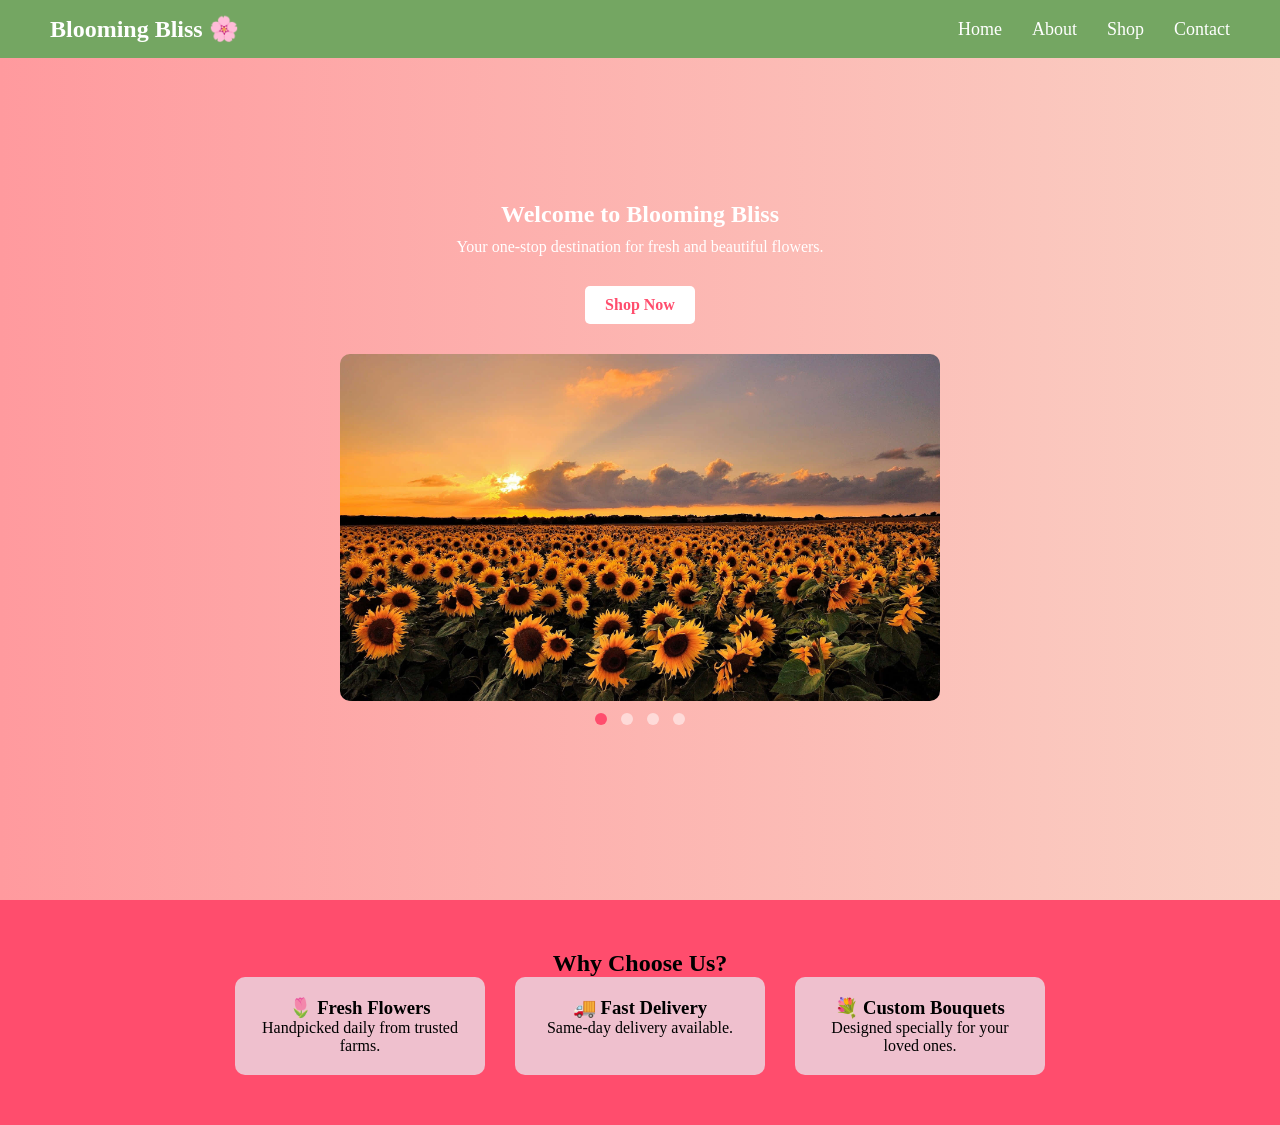
==== index.html @ db7b975b "Added interactive navigation menu project" ====
<!DOCTYPE html>
<html lang="en">
<head>
    <meta charset="UTF-8">
    <title>Interactive Navigation Menu</title>
    <link rel="stylesheet" href="style.css">
</head>
<body>

    <!-- Navigation Bar -->
    <nav id="navbar">
       <div class="logo">Blooming Bliss 🌸</div>
         <ul class="nav-links">
           <li><a href="index.html">Home</a></li>
           <li><a href="about.html">About</a></li>
           <li><a href="shop.html">Shop</a></li>
           <li><a href="contact.html">Contact</a></li>
         </ul>
    </nav>

    <!-- Content Section -->
    <section class="hero">
        <h1>Welcome to Blooming Bliss</h1>
        <p>Your one-stop destination for fresh and beautiful flowers.</p>
        <a href="shop.html" class="btn">Shop Now</a>

        <!-- IMAGE SLIDER -->
        <div class="slider">

          <div class="slides">
            <img src="images/flower5.png" class="slide active">
            <img src="images/flower2.png" class="slide">
            <img src="images/flower7.png" class="slide">
            <img src="images/flower4.png" class="slide">
          </div>

          <!-- DOTS -->
          <div class="dots">
            <span class="dot active"></span>
            <span class="dot"></span>
            <span class="dot"></span>
            <span class="dot"></span>
          </div>

        </div>
    </section>

    <section class="features">
       <h2>Why Choose Us?</h2>
       <div class="feature-container">
          <div class="feature-box">
            <h3>🌷 Fresh Flowers</h3>
            <p>Handpicked daily from trusted farms.</p>
          </div>
          <div class="feature-box">
            <h3>🚚 Fast Delivery</h3>
            <p>Same-day delivery available.</p>
          </div>
          <div class="feature-box">
            <h3>💐 Custom Bouquets</h3>
            <p>Designed specially for your loved ones.</p>
          </div>
       </div>
    </section>

    <script src="script.js"></script>
</body>
</html>
---- style.css ----
/* RESET */
* {
    margin: 0;
    padding: 0;
    box-sizing: border-box;
}

/* NAVIGATION BAR */
#navbar {
    position: fixed;
    top: 0;
    width: 100%;
    background:#74A662;
    padding: 15px 50px;
    display: flex;
    justify-content: space-between;
    align-items: center;
    z-index: 1000;
}

/* LOGO */
.logo {
    font-size: 24px;
    font-weight: bold;
    color: white;
}

/* NAV LINKS */
.nav-links {
    list-style: none;   /* removes bullets */
    display: flex;      /* makes horizontal */
    gap: 30px;
}

/* LINKS */
.nav-links a {
    text-decoration: none;  /* removes underline */
    color: white;
    font-size: 18px;
    font-weight: 500;
    transition: 0.3s ease;
}

/* HOVER EFFECT */
.nav-links a:hover {
    color: #582F0E;
}
/* Hero Section */
.hero {
    height: 100vh;
    background: linear-gradient(to right, #ff9a9e, #fad0c4);
    display: flex;
    flex-direction: column;
    justify-content: center;
    align-items: center;
    color: white;
    text-align: center;
    padding-top: 80px;
}

.btn {
    margin-top: 20px;
    padding: 10px 20px;
    background: white;
    color: #ff4d6d;
    text-decoration: none;
    border-radius: 5px;
    font-weight: bold;
}

/* HERO TEXT POSITION */
.hero h1 {
    margin-top: -20px;
}

.hero p {
    margin: 10px 0;
}

/* SLIDER */
.slider {
    width: 80%;
    max-width: 600px;
    margin: 30px auto;
    position: relative;
}

.slides {
    position: relative;
}

.slide {
    width: 100%;
    display: none;
    border-radius: 10px;
}

.slide.active {
    display: block;
}

/* DOTS */
.dots {
    text-align: center;
    margin-top: 10px;
}

.dot {
    height: 12px;
    width: 12px;
    margin: 0 5px;
    background-color: white;
    border-radius: 50%;
    display: inline-block;
    cursor: pointer;
    opacity: 0.5;
}

.dot.active {
    opacity: 1;
    background-color: #ff4d6d;
}
/* Features */
.features {
    background-color: #ff4d6d;
    padding: 50px;
    text-align: center;
}

.feature-container {
    display: flex;
    justify-content: center;
    gap: 30px;
}

.feature-box {
    background: #efc0ce;
    padding: 20px;
    border-radius: 10px;
    width: 250px;
}

/* About Page Background */
.about-page {
    background-color: #FF99AC;
    color: white;
}


/* ABOUT SECTION LAYOUT */
.about-container {
    display: flex;
    align-items: center;
    justify-content: center;
    gap: 5px;
    margin-top: 0px;
    padding: 5px;
}

.about-text {
    width: 50%;
    color: white;
}

.about-image img {
    width: 500px;
    border-radius: 10px;
}

.about-gallery {
    margin-top: 40px;
    display: flex;
    justify-content: center;
    gap: 20px;
}

.about-gallery img {
    width: 300px;
    border-radius: 12px;
    transition: transform 0.3s ease;
}

.about-gallery img:hover {
    transform: scale(1.05);
}

/* Shop Page Background */
.shop-page {
    background-color: #FFC1CC;
    color: white;
}

/* SHOP SECTION */
.shop-section {
    margin-top: 10px;
    padding: 40px;
    text-align: center;
}

.shop-title {
    font-size: 40px;
    margin-bottom: 20px;
    margin-top: 5px;
    padding-top: 2px;
    color: white;
}

/* CARD CONTAINER */
.shop-container {
    display: flex;
    justify-content: center;
    gap: 30px;
    flex-wrap: wrap;
}

/* CARD */
.shop-card {
    background: #ff9cae;
    width: 250px;
    padding: 20px;
    border-radius: 12px;
    text-align: center;
    transition: transform 0.3s ease, box-shadow 0.3s ease;
}

.shop-card img {
    width: 100%;
    height: 200px;
    object-fit: cover;
    border-radius: 10px;
}

.shop-card h3 {
    margin: 15px 0 5px;
}

.shop-card p {
    font-weight: bold;
    margin-bottom: 10px;
}

.shop-card button {
    padding: 8px 15px;
    border: none;
    background: #606C38;
    color: white;
    border-radius: 6px;
    cursor: pointer;
}

.shop-card button:hover {
    background: #7F4F24;
}

/* HOVER EFFECT */
.shop-card:hover {
    transform: translateY(-10px);
    box-shadow: 0 10px 25px rgba(0,0,0,0.2);
}

/* Page Content */
.page-content {
    margin-top: 20px;
    padding: 50px;
    text-align: center;
}

/* Shop */
.shop-container {
    display: flex;
    justify-content: center;
    gap: 30px;
}

.flower-card {
    background: #f192b1;
    padding: 20px;
    border-radius: 10px;
    width: 200px;
}

/* Contact Form */
.contact-section {
    display: flex;
    justify-content: center;
    align-items: center;
    padding: 120px 20px 80px;
    background-color: #e76f8a;
    min-height: 100vh; 
}

.contact-card {
    background: #ffc0cb;
    padding: 40px;
    border-radius: 20px;
    width: 100%;
    max-width: 500px;
    box-shadow: 0 10px 30px rgba(0, 0, 0, 0.1);
}

.contact-card h2 {
    text-align: center;
    margin-bottom: 10px;
    color: #333;
}

.contact-card p {
    text-align: center;
    margin-bottom: 30px;
    color: #555;
}

.input-group {
    margin-bottom: 20px;
}

.input-group input,
.input-group textarea {
    width: 100%;
    padding: 12px 15px;
    border-radius: 10px;
    border: none;
    outline: none;
    font-size: 14px;
    background-color: #fff;
    transition: 0.3s;
}

.input-group input:focus,
.input-group textarea:focus {
    box-shadow: 0 0 8px rgba(255, 105, 180, 0.5);
}

.contact-card button {
    width: 100%;
    padding: 12px;
    border-radius: 10px;
    border: none;
    background: #ff4d6d;
    color: white;
    font-size: 16px;
    font-weight: bold;
    cursor: pointer;
    transition: 0.3s ease;
}

.contact-card button:hover {
    background: #e6005c;
    transform: translateY(-2px);
}
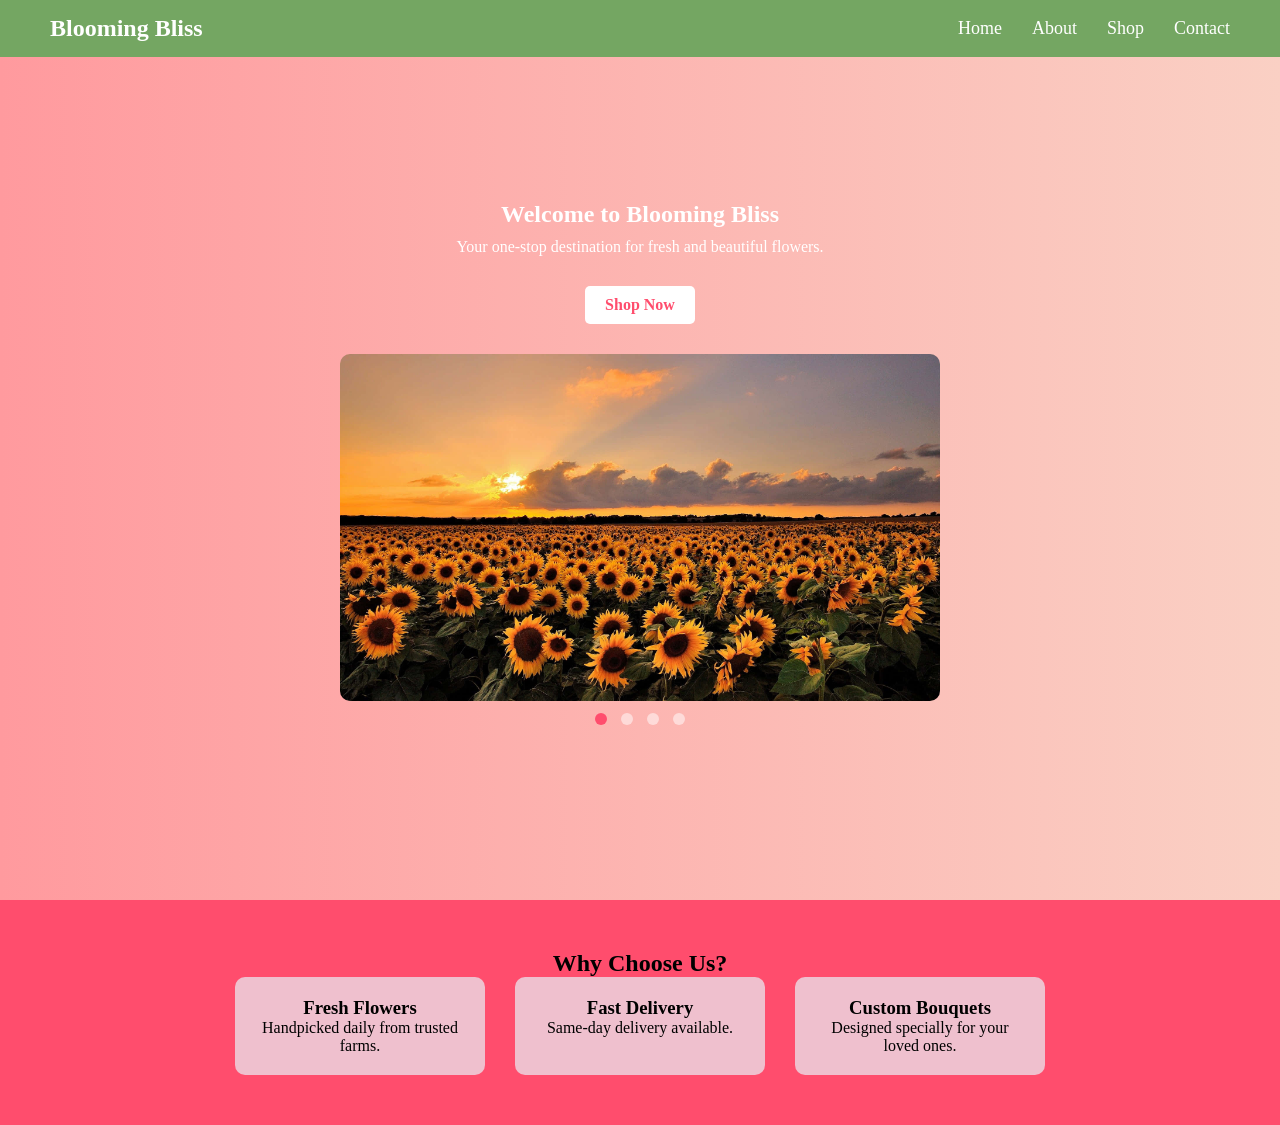
==== commit 7f386469: "Updated code" ====
--- a/index.html
+++ b/index.html
@@ -9,7 +9,7 @@
 
     <!-- Navigation Bar -->
     <nav id="navbar">
-       <div class="logo">Blooming Bliss 🌸</div>
+       <div class="logo">Blooming Bliss</div>
          <ul class="nav-links">
            <li><a href="index.html">Home</a></li>
            <li><a href="about.html">About</a></li>
@@ -49,15 +49,15 @@
        <h2>Why Choose Us?</h2>
        <div class="feature-container">
           <div class="feature-box">
-            <h3>🌷 Fresh Flowers</h3>
+            <h3>Fresh Flowers</h3>
             <p>Handpicked daily from trusted farms.</p>
           </div>
           <div class="feature-box">
-            <h3>🚚 Fast Delivery</h3>
+            <h3>Fast Delivery</h3>
             <p>Same-day delivery available.</p>
           </div>
           <div class="feature-box">
-            <h3>💐 Custom Bouquets</h3>
+            <h3>Custom Bouquets</h3>
             <p>Designed specially for your loved ones.</p>
           </div>
        </div>
